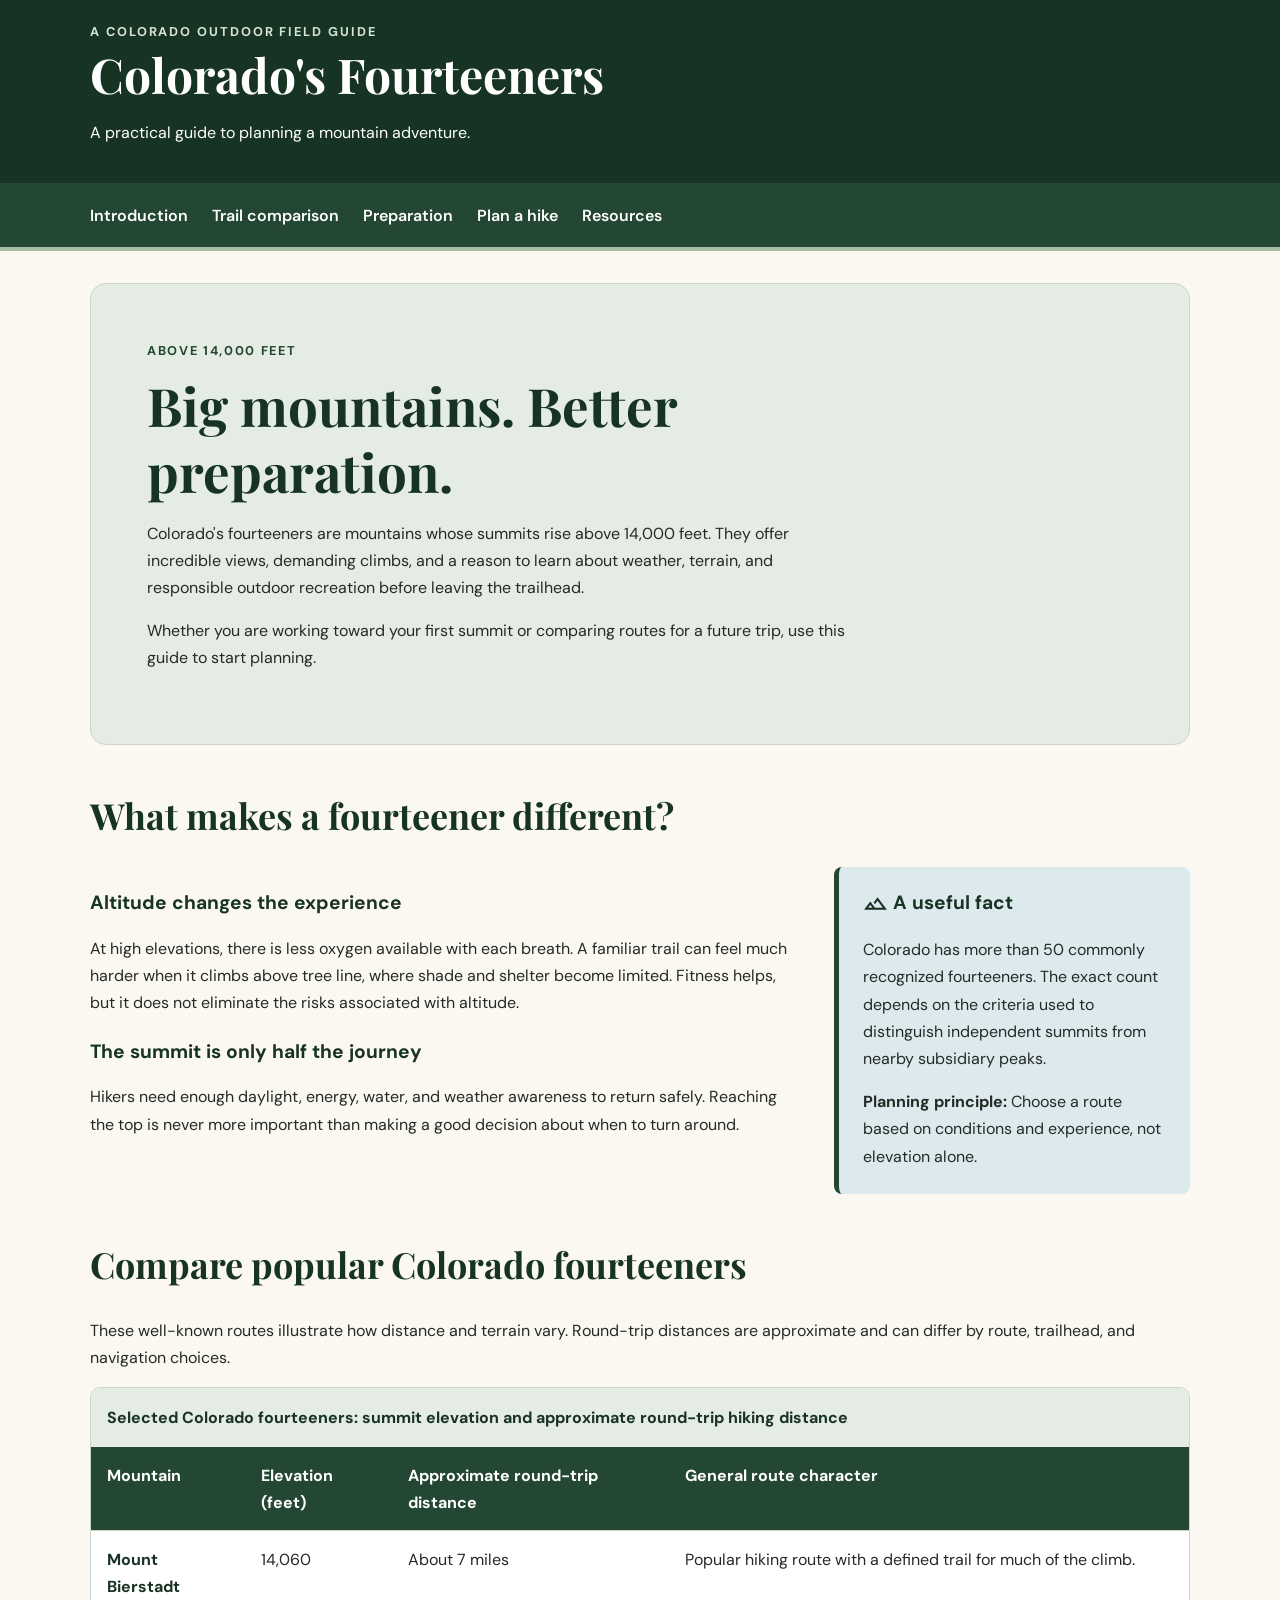
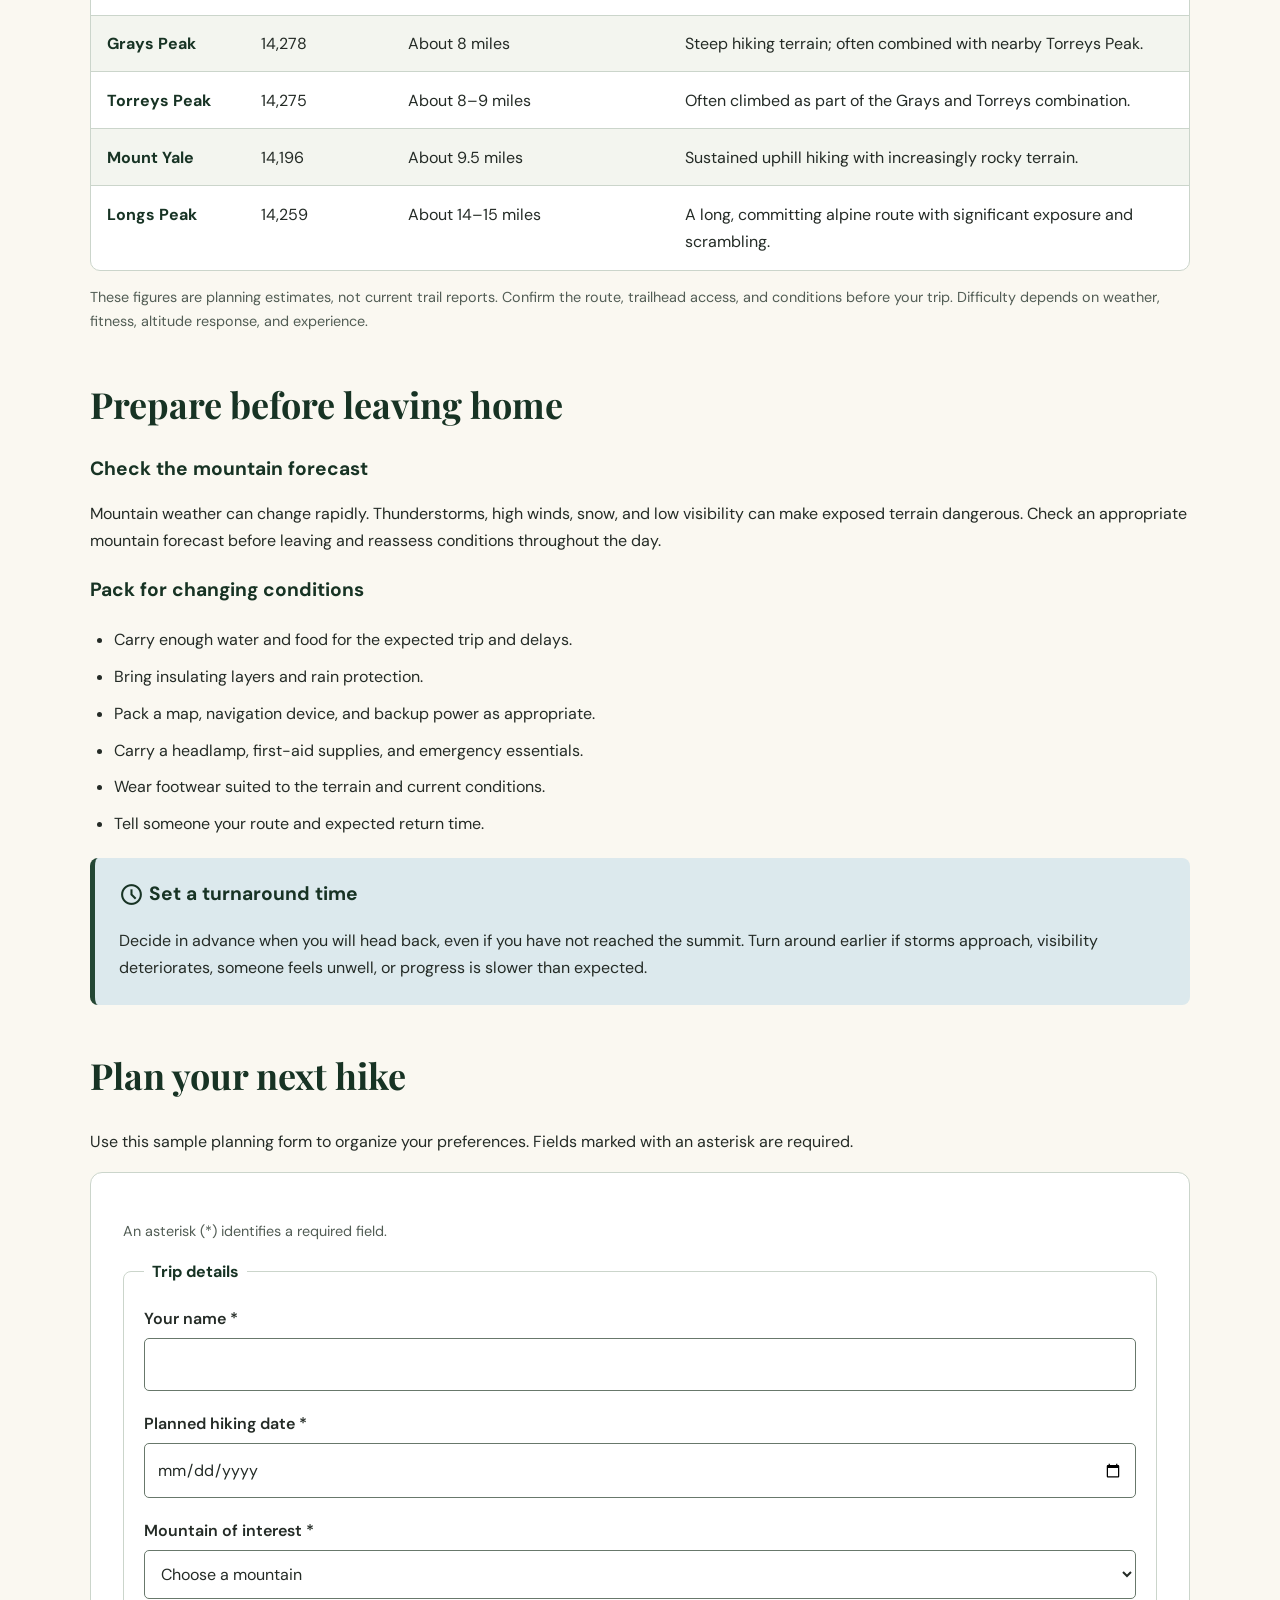
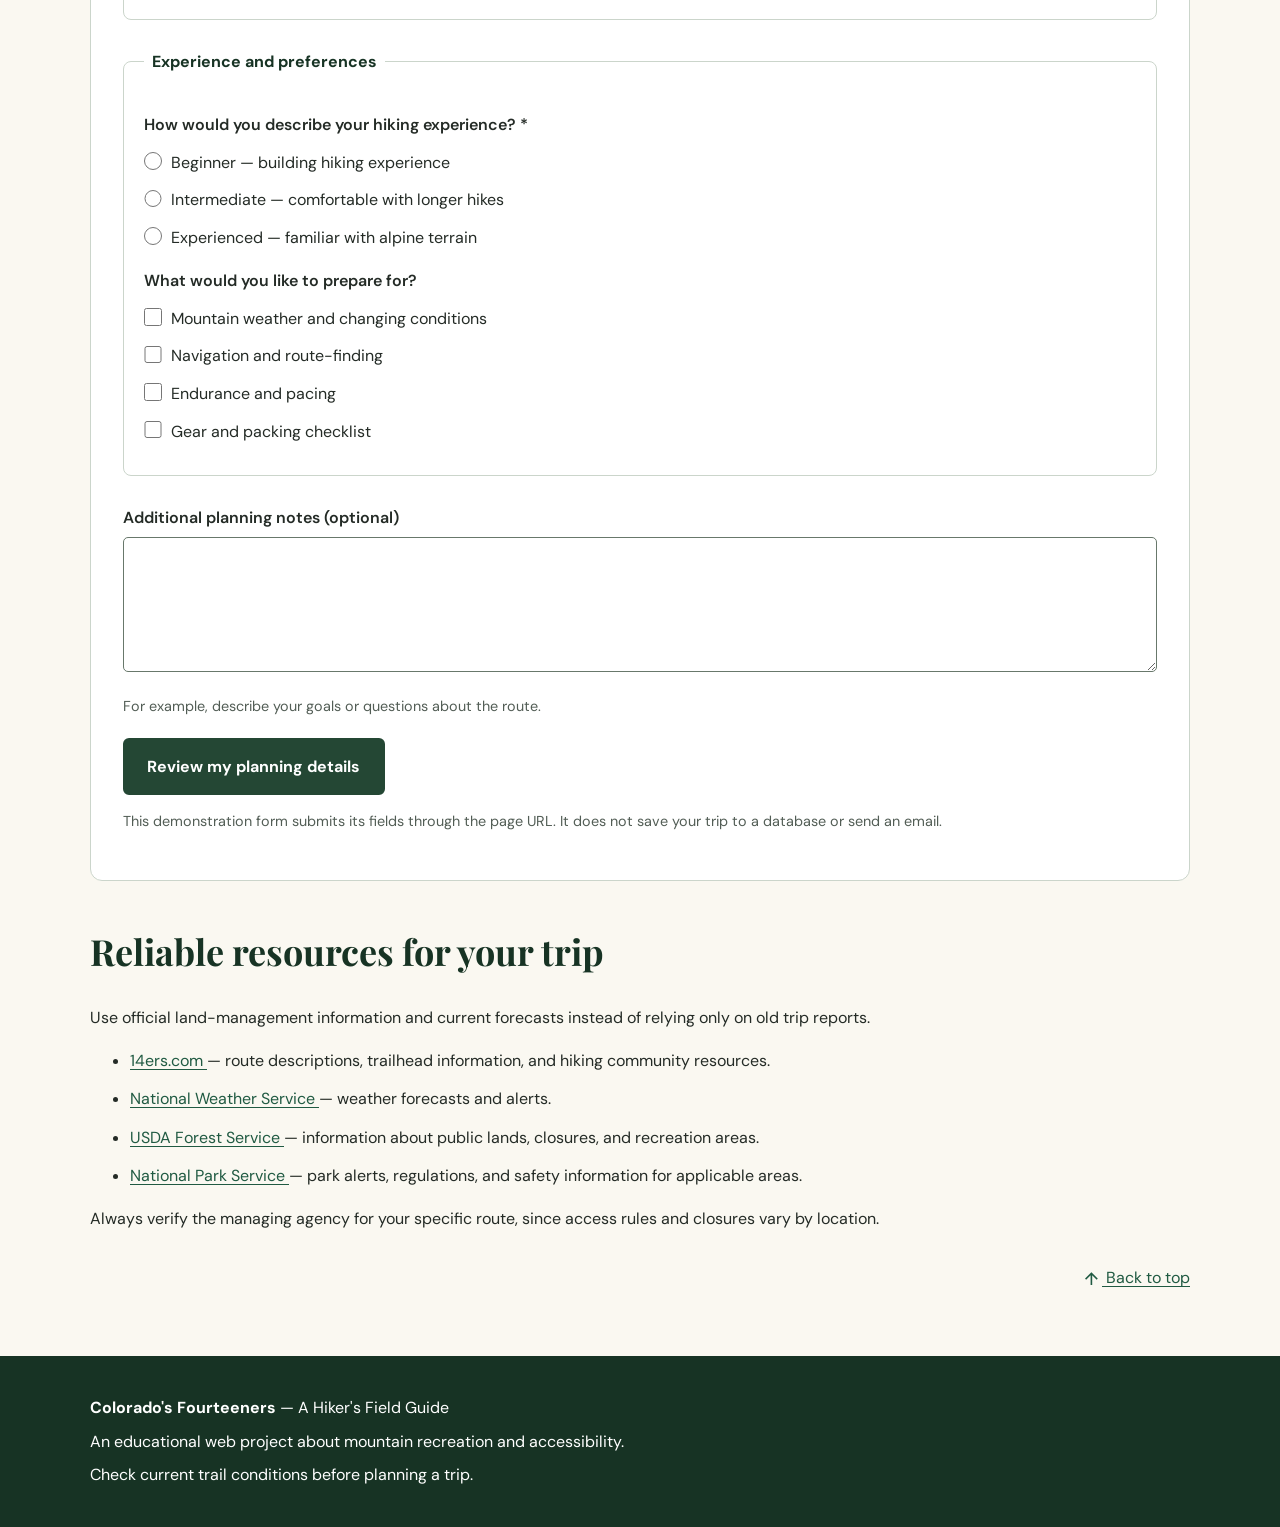
==== Assignment 5/index.html @ 895f7910 "Create index.html" ====
<!DOCTYPE html>
<html lang="en">
<head>
  <meta charset="UTF-8">
  <meta name="viewport" content="width=device-width, initial-scale=1">
  <meta name="description" content="A practical guide to planning hikes on Colorado's fourteeners.">

  <title>Colorado's Fourteeners | A Hiker's Field Guide</title>

  <!-- Google Fonts -->
  <link rel="preconnect" href="https://fonts.googleapis.com">
  <link rel="preconnect" href="https://fonts.gstatic.com" crossorigin>
  <link href="https://fonts.googleapis.com/css2?family=DM+Sans:wght@400;500;600;700&family=Playfair+Display:wght@600;700&display=swap" rel="stylesheet">

  <!-- Google Material Symbols -->
  <link href="https://fonts.googleapis.com/css2?family=Material+Symbols+Outlined:opsz,wght,FILL,GRAD@24,400,0,0" rel="stylesheet">

  <style>
    :root {
      --forest: #244734;
      --forest-dark: #173324;
      --sage: #e5ece3;
      --cream: #faf8f1;
      --paper: #ffffff;
      --blue: #dce9ed;
      --text: #242b26;
      --muted: #525d55;
      --border: #cbd5cb;
      --focus: #a04a00;
      --content-width: 1100px;
    }

    * {
      box-sizing: border-box;
    }

    html {
      scroll-behavior: smooth;
      scroll-padding-top: 1rem;
    }

    body {
      margin: 0;
      background: var(--cream);
      color: var(--text);
      font-family: "DM Sans", sans-serif;
      font-size: 1rem;
      line-height: 1.7;
    }

    a {
      color: #205a42;
      text-underline-offset: 0.2em;
    }

    a:hover {
      text-decoration-thickness: 2px;
    }

    a:focus-visible,
    button:focus-visible,
    input:focus-visible,
    select:focus-visible,
    textarea:focus-visible {
      outline: 3px solid var(--focus);
      outline-offset: 4px;
    }

    .skip-link {
      position: absolute;
      z-index: 1000;
      top: -100px;
      left: 1rem;
      padding: 0.8rem 1.2rem;
      background: var(--paper);
      color: var(--forest-dark);
      border: 2px solid var(--forest);
      border-radius: 0 0 8px 8px;
      font-weight: 700;
      box-shadow: 0 4px 12px #0002;
    }

    .skip-link:focus {
      top: 0;
    }

    .site-header {
      background: var(--forest-dark);
      color: white;
      border-bottom: 4px solid #a9bda7;
    }

    .header-inner,
    main,
    .footer-inner {
      width: min(var(--content-width), calc(100% - 2.5rem));
      margin-inline: auto;
    }

    .header-inner {
      padding-block: 1.3rem;
    }

    .site-label {
      margin: 0;
      color: #d6e3d6;
      font-size: 0.8rem;
      font-weight: 700;
      letter-spacing: 0.15em;
      text-transform: uppercase;
    }

    .site-header h1 {
      margin: 0.2rem 0 0;
      font-family: "Playfair Display", serif;
      font-size: clamp(1.8rem, 5vw, 3rem);
      line-height: 1.2;
    }

    .site-nav {
      background: var(--forest);
    }

    .site-nav ul {
      display: flex;
      flex-wrap: wrap;
      gap: 0.25rem 1.5rem;
      width: min(var(--content-width), calc(100% - 2.5rem));
      margin: 0 auto;
      padding: 0.8rem 0;
      list-style: none;
    }

    .site-nav a {
      display: inline-block;
      padding: 0.35rem 0;
      color: white;
      font-weight: 600;
      text-decoration: none;
    }

    .site-nav a:hover {
      text-decoration: underline;
      text-underline-offset: 5px;
    }

    main {
      padding-block: 2rem 4rem;
    }

    section,
    article,
    aside {
      scroll-margin-top: 1rem;
    }

    .hero {
      padding: clamp(1.5rem, 5vw, 3.5rem);
      background: var(--sage);
      border: 1px solid var(--border);
      border-radius: 16px;
    }

    .eyebrow {
      margin: 0 0 0.6rem;
      color: var(--forest);
      font-size: 0.8rem;
      font-weight: 700;
      letter-spacing: 0.13em;
      text-transform: uppercase;
    }

    h2,
    h3 {
      color: var(--forest-dark);
      line-height: 1.25;
    }

    h2 {
      margin-top: 0;
      font-family: "Playfair Display", serif;
      font-size: clamp(1.65rem, 4vw, 2.25rem);
    }

    h3 {
      margin-top: 1.5rem;
      font-size: 1.2rem;
    }

    .hero h2 {
      max-width: 720px;
      margin-bottom: 1rem;
      font-size: clamp(2rem, 5vw, 3.3rem);
    }

    .hero p {
      max-width: 700px;
    }

    .section {
      margin-top: 3rem;
    }

    .intro-grid {
      display: grid;
      grid-template-columns: 2fr 1fr;
      gap: 2rem;
      align-items: start;
    }

    .fact-card {
      padding: 1.5rem;
      background: var(--blue);
      border-left: 5px solid var(--forest);
      border-radius: 8px;
    }

    .fact-card h3 {
      margin-top: 0;
    }

    .fact-card p:last-child {
      margin-bottom: 0;
    }

    .material-symbols-outlined {
      display: inline-block;
      vertical-align: middle;
      font-size: 1.3em;
      line-height: 1;
      font-weight: normal;
    }

    .trail-table-wrapper {
      overflow-x: auto;
      border: 1px solid var(--border);
      border-radius: 10px;
      background: var(--paper);
    }

    table {
      width: 100%;
      border-collapse: collapse;
      text-align: left;
    }

    caption {
      padding: 1rem;
      background: var(--sage);
      color: var(--forest-dark);
      font-weight: 700;
      text-align: left;
    }

    th,
    td {
      padding: 0.9rem 1rem;
      border-bottom: 1px solid var(--border);
      vertical-align: top;
    }

    thead th {
      background: var(--forest);
      color: white;
    }

    tbody th {
      color: var(--forest-dark);
      font-weight: 700;
    }

    tbody tr:nth-child(even) {
      background: #f3f5ef;
    }

    tbody tr:last-child th,
    tbody tr:last-child td {
      border-bottom: 0;
    }

    .table-note,
    .required-note,
    .help-text {
      color: var(--muted);
      font-size: 0.9rem;
    }

    .checklist {
      padding-left: 1.5rem;
    }

    .checklist li {
      padding: 0.3rem 0;
    }

    .planning-form {
      padding: clamp(1rem, 4vw, 2rem);
      background: var(--paper);
      border: 1px solid var(--border);
      border-radius: 12px;
    }

    fieldset {
      min-width: 0;
      margin: 0 0 1.75rem;
      padding: 1.25rem;
      border: 1px solid var(--border);
      border-radius: 8px;
    }

    legend {
      padding: 0 0.5rem;
      color: var(--forest-dark);
      font-weight: 700;
    }

    .form-field {
      margin-bottom: 1.2rem;
    }

    .form-field:last-child {
      margin-bottom: 0;
    }

    label,
    .group-label {
      display: block;
      margin-bottom: 0.35rem;
      font-weight: 600;
    }

    input,
    select,
    textarea {
      width: 100%;
      max-width: 100%;
      padding: 0.75rem;
      background: white;
      color: var(--text);
      border: 1px solid #68786b;
      border-radius: 5px;
      font: inherit;
    }

    input[type="checkbox"],
    input[type="radio"] {
      width: 1.1rem;
      height: 1.1rem;
      margin: 0.2rem 0.6rem 0 0;
      accent-color: var(--forest);
    }

    .choice {
      display: flex;
      align-items: flex-start;
      margin: 0.65rem 0;
    }

    .choice label {
      margin: 0;
      font-weight: 400;
    }

    .button {
      display: inline-block;
      padding: 0.8rem 1.4rem;
      background: var(--forest);
      color: white;
      border: 2px solid var(--forest);
      border-radius: 6px;
      font: inherit;
      font-weight: 700;
      cursor: pointer;
    }

    .button:hover {
      background: var(--forest-dark);
    }

    .resource-list li {
      margin-bottom: 0.7rem;
    }

    .back-to-top {
      margin-top: 2rem;
      text-align: right;
    }

    .site-footer {
      padding: 2rem 0;
      background: var(--forest-dark);
      color: white;
    }

    .site-footer a {
      color: white;
    }

    .footer-inner p {
      margin: 0.4rem 0;
    }

    address {
      font-style: normal;
    }

    @media (max-width: 700px) {
      .intro-grid {
        grid-template-columns: 1fr;
      }

      .site-nav ul {
        gap: 0.2rem 1rem;
      }

      th,
      td {
        padding: 0.7rem;
      }
    }

    @media (prefers-reduced-motion: reduce) {
      html {
        scroll-behavior: auto;
      }
    }

    @media print {
      .site-nav,
      .skip-link,
      .back-to-top,
      .planning-form {
        display: none;
      }

      body {
        background: white;
      }

      .hero,
      .fact-card {
        background: white;
      }
    }
  </style>
</head>

<body id="top">

  <a class="skip-link" href="#main-content">Skip to main content</a>

  <header class="site-header">
    <section class="header-inner" aria-labelledby="page-title">
      <p class="site-label">A Colorado outdoor field guide</p>
      <h1 id="page-title">Colorado's Fourteeners</h1>
      <p>A practical guide to planning a mountain adventure.</p>
    </section>

    <nav class="site-nav" aria-label="Main navigation">
      <ul>
        <li><a href="#introduction">Introduction</a></li>
        <li><a href="#trail-comparison">Trail comparison</a></li>
        <li><a href="#preparation">Preparation</a></li>
        <li><a href="#plan-a-hike">Plan a hike</a></li>
        <li><a href="#resources">Resources</a></li>
      </ul>
    </nav>
  </header>

  <main id="main-content" tabindex="-1">

    <section class="hero" aria-labelledby="welcome-heading">
      <p class="eyebrow">Above 14,000 feet</p>
      <h2 id="welcome-heading">Big mountains. Better preparation.</h2>
      <p>
        Colorado's fourteeners are mountains whose summits rise above
        14,000 feet. They offer incredible views, demanding climbs, and
        a reason to learn about weather, terrain, and responsible outdoor
        recreation before leaving the trailhead.
      </p>
      <p>
        Whether you are working toward your first summit or comparing
        routes for a future trip, use this guide to start planning.
      </p>
    </section>

    <section id="introduction" class="section" aria-labelledby="intro-heading">
      <h2 id="intro-heading">What makes a fourteener different?</h2>

      <section class="intro-grid" aria-label="Introduction and mountain fact">
        <article>
          <h3>Altitude changes the experience</h3>
          <p>
            At high elevations, there is less oxygen available with each
            breath. A familiar trail can feel much harder when it climbs
            above tree line, where shade and shelter become limited.
            Fitness helps, but it does not eliminate the risks associated
            with altitude.
          </p>

          <h3>The summit is only half the journey</h3>
          <p>
            Hikers need enough daylight, energy, water, and weather
            awareness to return safely. Reaching the top is never more
            important than making a good decision about when to turn
            around.
          </p>
        </article>

        <aside class="fact-card" aria-labelledby="fact-heading">
          <h3 id="fact-heading">
            <span class="material-symbols-outlined" aria-hidden="true">landscape</span>
            A useful fact
          </h3>
          <p>
            Colorado has more than 50 commonly recognized fourteeners.
            The exact count depends on the criteria used to distinguish
            independent summits from nearby subsidiary peaks.
          </p>
          <p>
            <strong>Planning principle:</strong> Choose a route based on
            conditions and experience, not elevation alone.
          </p>
        </aside>
      </section>
    </section>

    <section id="trail-comparison" class="section" aria-labelledby="table-heading">
      <h2 id="table-heading">Compare popular Colorado fourteeners</h2>
      <p>
        These well-known routes illustrate how distance and terrain vary.
        Round-trip distances are approximate and can differ by route,
        trailhead, and navigation choices.
      </p>

      <section class="trail-table-wrapper" aria-label="Mountain comparison data">
        <table>
          <caption>
            Selected Colorado fourteeners: summit elevation and approximate
            round-trip hiking distance
          </caption>
          <thead>
            <tr>
              <th scope="col">Mountain</th>
              <th scope="col">Elevation (feet)</th>
              <th scope="col">Approximate round-trip distance</th>
              <th scope="col">General route character</th>
            </tr>
          </thead>
          <tbody>
            <tr>
              <th scope="row">Mount Bierstadt</th>
              <td>14,060</td>
              <td>About 7 miles</td>
              <td>Popular hiking route with a defined trail for much of the climb.</td>
            </tr>
            <tr>
              <th scope="row">Grays Peak</th>
              <td>14,278</td>
              <td>About 8 miles</td>
              <td>Steep hiking terrain; often combined with nearby Torreys Peak.</td>
            </tr>
            <tr>
              <th scope="row">Torreys Peak</th>
              <td>14,275</td>
              <td>About 8–9 miles</td>
              <td>Often climbed as part of the Grays and Torreys combination.</td>
            </tr>
            <tr>
              <th scope="row">Mount Yale</th>
              <td>14,196</td>
              <td>About 9.5 miles</td>
              <td>Sustained uphill hiking with increasingly rocky terrain.</td>
            </tr>
            <tr>
              <th scope="row">Longs Peak</th>
              <td>14,259</td>
              <td>About 14–15 miles</td>
              <td>A long, committing alpine route with significant exposure and scrambling.</td>
            </tr>
          </tbody>
        </table>
      </section>

      <p class="table-note">
        These figures are planning estimates, not current trail reports.
        Confirm the route, trailhead access, and conditions before your trip.
        Difficulty depends on weather, fitness, altitude response, and experience.
      </p>
    </section>

    <section id="preparation" class="section" aria-labelledby="prep-heading">
      <h2 id="prep-heading">Prepare before leaving home</h2>

      <article>
        <h3>Check the mountain forecast</h3>
        <p>
          Mountain weather can change rapidly. Thunderstorms, high winds,
          snow, and low visibility can make exposed terrain dangerous.
          Check an appropriate mountain forecast before leaving and
          reassess conditions throughout the day.
        </p>
      </article>

      <article>
        <h3>Pack for changing conditions</h3>
        <ul class="checklist">
          <li>Carry enough water and food for the expected trip and delays.</li>
          <li>Bring insulating layers and rain protection.</li>
          <li>Pack a map, navigation device, and backup power as appropriate.</li>
          <li>Carry a headlamp, first-aid supplies, and emergency essentials.</li>
          <li>Wear footwear suited to the terrain and current conditions.</li>
          <li>Tell someone your route and expected return time.</li>
        </ul>
      </article>

      <aside class="fact-card" aria-labelledby="turnaround-heading">
        <h3 id="turnaround-heading">
          <span class="material-symbols-outlined" aria-hidden="true">schedule</span>
          Set a turnaround time
        </h3>
        <p>
          Decide in advance when you will head back, even if you have not
          reached the summit. Turn around earlier if storms approach,
          visibility deteriorates, someone feels unwell, or progress is
          slower than expected.
        </p>
      </aside>
    </section>

    <section id="plan-a-hike" class="section" aria-labelledby="form-heading">
      <h2 id="form-heading">Plan your next hike</h2>
      <p>
        Use this sample planning form to organize your preferences.
        Fields marked with an asterisk are required.
      </p>

      <form class="planning-form" action="#plan-a-hike" method="get">
        <p class="required-note">
          An asterisk (*) identifies a required field.
        </p>

        <fieldset>
          <legend>Trip details</legend>

          <section class="form-field">
            <label for="hiker-name">Your name *</label>
            <input
              type="text"
              id="hiker-name"
              name="hiker-name"
              autocomplete="name"
              required
            >
          </section>

          <section class="form-field">
            <label for="hike-date">Planned hiking date *</label>
            <input
              type="date"
              id="hike-date"
              name="hike-date"
              required
            >
          </section>

          <section class="form-field">
            <label for="mountain">Mountain of interest *</label>
            <select id="mountain" name="mountain" required>
              <option value="">Choose a mountain</option>
              <option value="bierstadt">Mount Bierstadt</option>
              <option value="grays">Grays Peak</option>
              <option value="torreys">Torreys Peak</option>
              <option value="yale">Mount Yale</option>
              <option value="longs">Longs Peak</option>
              <option value="undecided">Still deciding</option>
            </select>
          </section>
        </fieldset>

        <fieldset>
          <legend>Experience and preferences</legend>

          <p class="group-label">How would you describe your hiking experience? *</p>

          <section class="choice">
            <input type="radio" id="beginner" name="experience" value="beginner" required>
            <label for="beginner">Beginner — building hiking experience</label>
          </section>

          <section class="choice">
            <input type="radio" id="intermediate" name="experience" value="intermediate">
            <label for="intermediate">Intermediate — comfortable with longer hikes</label>
          </section>

          <section class="choice">
            <input type="radio" id="experienced" name="experience" value="experienced">
            <label for="experienced">Experienced — familiar with alpine terrain</label>
          </section>

          <p class="group-label">What would you like to prepare for?</p>

          <section class="choice">
            <input type="checkbox" id="weather" name="priorities" value="weather">
            <label for="weather">Mountain weather and changing conditions</label>
          </section>

          <section class="choice">
            <input type="checkbox" id="navigation" name="priorities" value="navigation">
            <label for="navigation">Navigation and route-finding</label>
          </section>

          <section class="choice">
            <input type="checkbox" id="fitness" name="priorities" value="fitness">
            <label for="fitness">Endurance and pacing</label>
          </section>

          <section class="choice">
            <input type="checkbox" id="gear" name="priorities" value="gear">
            <label for="gear">Gear and packing checklist</label>
          </section>
        </fieldset>

        <section class="form-field">
          <label for="notes">Additional planning notes (optional)</label>
          <textarea
            id="notes"
            name="notes"
            rows="4"
            aria-describedby="notes-help"
          ></textarea>
          <p id="notes-help" class="help-text">
            For example, describe your goals or questions about the route.
          </p>
        </section>

        <button class="button" type="submit">Review my planning details</button>

        <p class="help-text">
          This demonstration form submits its fields through the page URL.
          It does not save your trip to a database or send an email.
        </p>
      </form>
    </section>

    <section id="resources" class="section" aria-labelledby="resources-heading">
      <h2 id="resources-heading">Reliable resources for your trip</h2>
      <p>
        Use official land-management information and current forecasts
        instead of relying only on old trip reports.
      </p>

      <ul class="resource-list">
        <li>
          <a href="https://www.14ers.com/" target="_blank" rel="noopener noreferrer">
            14ers.com
          </a>
          — route descriptions, trailhead information, and hiking community resources.
        </li>
        <li>
          <a href="https://www.weather.gov/" target="_blank" rel="noopener noreferrer">
            National Weather Service
          </a>
          — weather forecasts and alerts.
        </li>
        <li>
          <a href="https://www.fs.usda.gov/" target="_blank" rel="noopener noreferrer">
            USDA Forest Service
          </a>
          — information about public lands, closures, and recreation areas.
        </li>
        <li>
          <a href="https://www.nps.gov/" target="_blank" rel="noopener noreferrer">
            National Park Service
          </a>
          — park alerts, regulations, and safety information for applicable areas.
        </li>
      </ul>

      <p>
        Always verify the managing agency for your specific route, since
        access rules and closures vary by location.
      </p>
    </section>

    <nav class="back-to-top" aria-label="Return navigation">
      <a href="#top">
        <span class="material-symbols-outlined" aria-hidden="true">arrow_upward</span>
        Back to top
      </a>
    </nav>

  </main>

  <footer class="site-footer">
    <section class="footer-inner" aria-label="About this website">
      <p><strong>Colorado's Fourteeners</strong> — A Hiker's Field Guide</p>
      <address>
        An educational web project about mountain recreation and accessibility.
      </address>
      <p>Check current trail conditions before planning a trip.</p>
    </section>
  </footer>

</body>
</html>
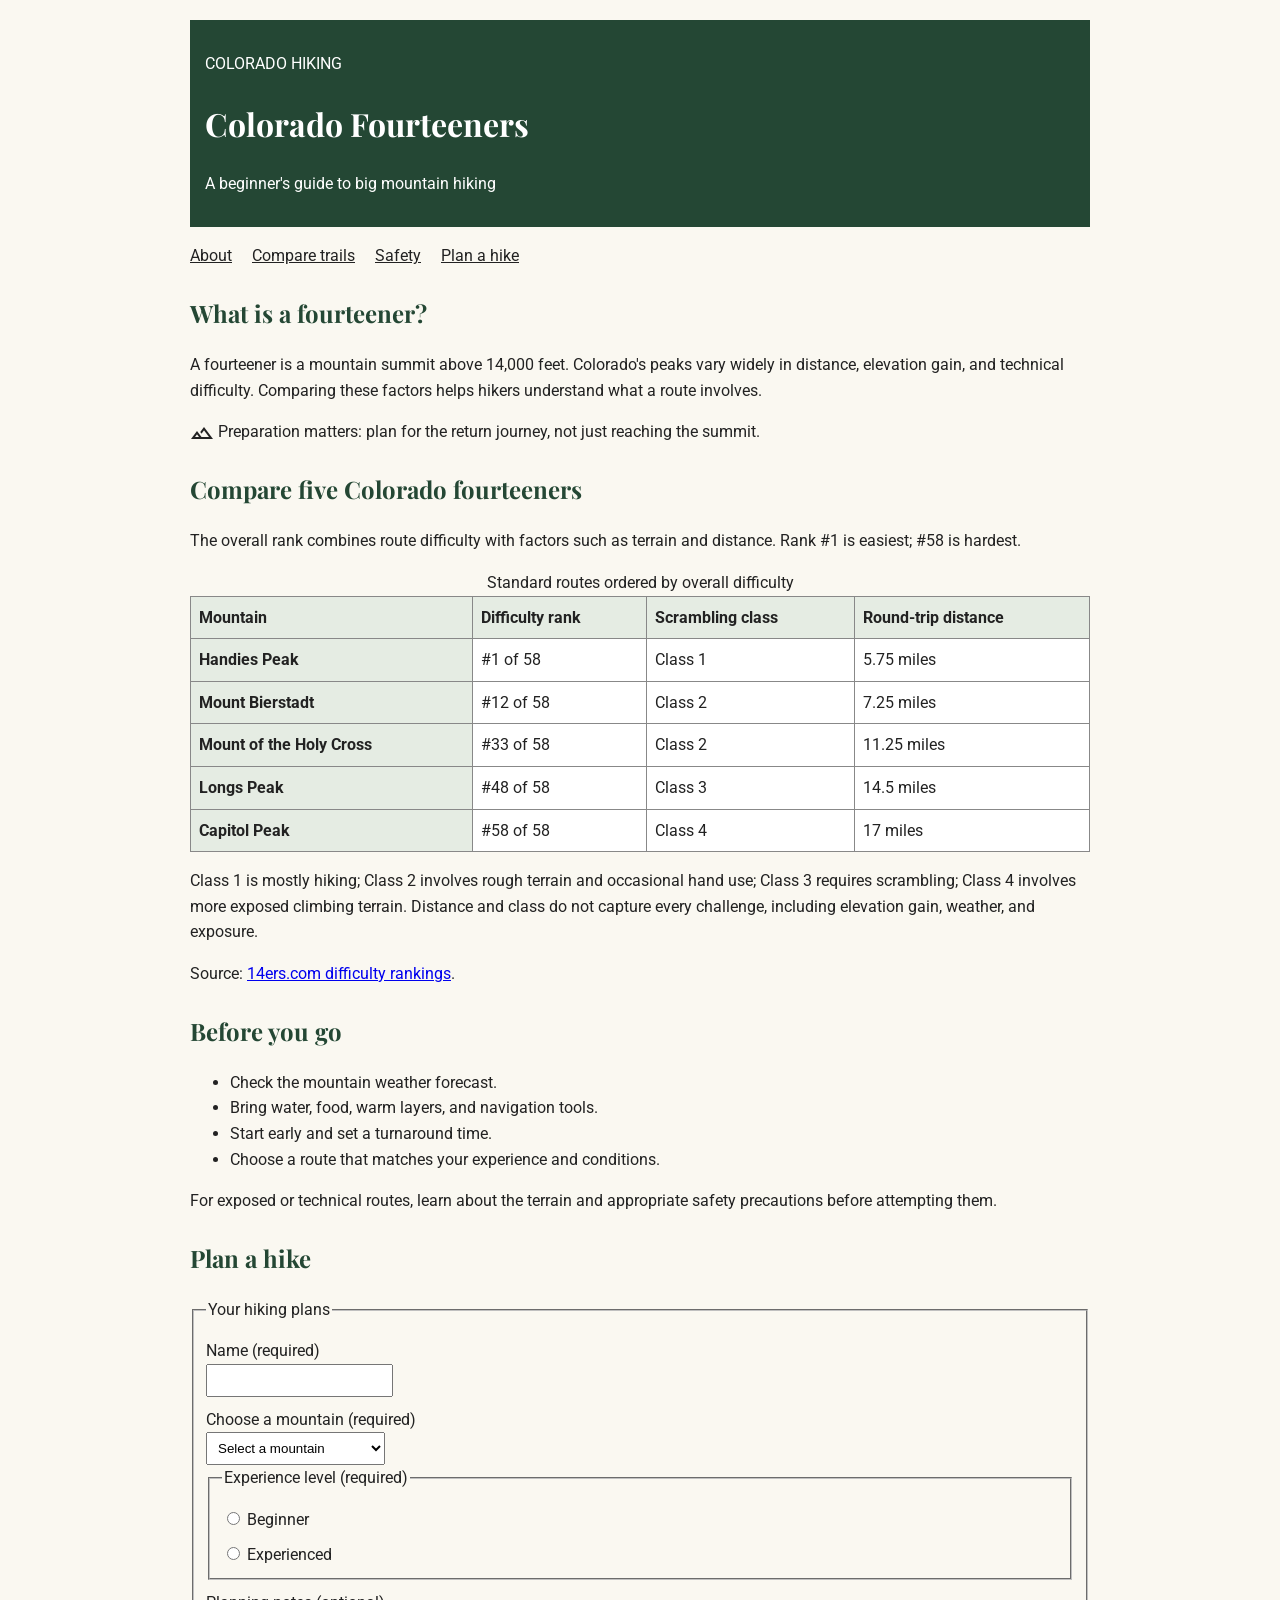
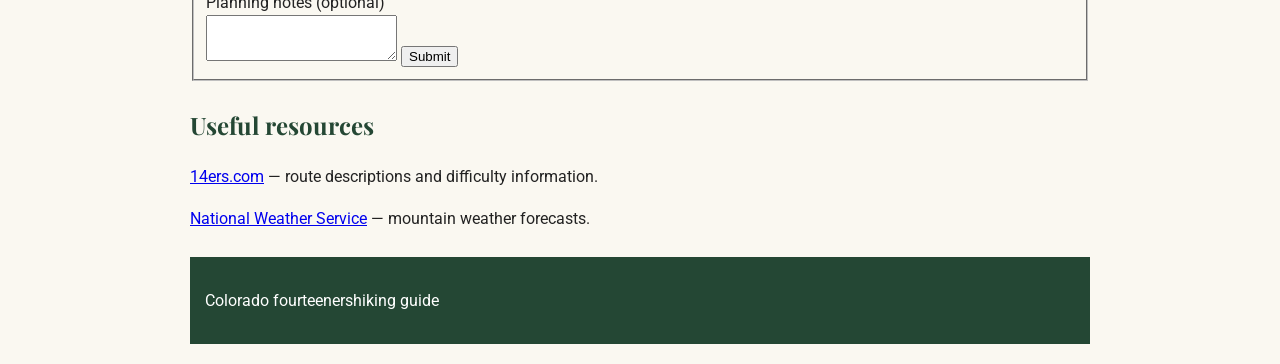
==== commit 3cfcad6e: "Update index.html" ====
--- a/Assignment 5/index.html
+++ b/Assignment 5/index.html
@@ -2,806 +2,114 @@
 <!DOCTYPE html>
 <html lang="en">
 <head>
-  <meta charset="UTF-8">
-  <meta name="viewport" content="width=device-width, initial-scale=1">
-  <meta name="description" content="A practical guide to planning hikes on Colorado's fourteeners.">
-
-  <title>Colorado's Fourteeners | A Hiker's Field Guide</title>
-
-  <!-- Google Fonts -->
-  <link rel="preconnect" href="https://fonts.googleapis.com">
-  <link rel="preconnect" href="https://fonts.gstatic.com" crossorigin>
-  <link href="https://fonts.googleapis.com/css2?family=DM+Sans:wght@400;500;600;700&family=Playfair+Display:wght@600;700&display=swap" rel="stylesheet">
-
-  <!-- Google Material Symbols -->
-  <link href="https://fonts.googleapis.com/css2?family=Material+Symbols+Outlined:opsz,wght,FILL,GRAD@24,400,0,0" rel="stylesheet">
-
-  <style>
-    :root {
-      --forest: #244734;
-      --forest-dark: #173324;
-      --sage: #e5ece3;
-      --cream: #faf8f1;
-      --paper: #ffffff;
-      --blue: #dce9ed;
-      --text: #242b26;
-      --muted: #525d55;
-      --border: #cbd5cb;
-      --focus: #a04a00;
-      --content-width: 1100px;
-    }
-
-    * {
-      box-sizing: border-box;
-    }
-
-    html {
-      scroll-behavior: smooth;
-      scroll-padding-top: 1rem;
-    }
-
-    body {
-      margin: 0;
-      background: var(--cream);
-      color: var(--text);
-      font-family: "DM Sans", sans-serif;
-      font-size: 1rem;
-      line-height: 1.7;
-    }
-
-    a {
-      color: #205a42;
-      text-underline-offset: 0.2em;
-    }
-
-    a:hover {
-      text-decoration-thickness: 2px;
-    }
-
-    a:focus-visible,
-    button:focus-visible,
-    input:focus-visible,
-    select:focus-visible,
-    textarea:focus-visible {
-      outline: 3px solid var(--focus);
-      outline-offset: 4px;
-    }
-
-    .skip-link {
-      position: absolute;
-      z-index: 1000;
-      top: -100px;
-      left: 1rem;
-      padding: 0.8rem 1.2rem;
-      background: var(--paper);
-      color: var(--forest-dark);
-      border: 2px solid var(--forest);
-      border-radius: 0 0 8px 8px;
-      font-weight: 700;
-      box-shadow: 0 4px 12px #0002;
-    }
-
-    .skip-link:focus {
-      top: 0;
-    }
-
-    .site-header {
-      background: var(--forest-dark);
-      color: white;
-      border-bottom: 4px solid #a9bda7;
-    }
-
-    .header-inner,
-    main,
-    .footer-inner {
-      width: min(var(--content-width), calc(100% - 2.5rem));
-      margin-inline: auto;
-    }
-
-    .header-inner {
-      padding-block: 1.3rem;
-    }
-
-    .site-label {
-      margin: 0;
-      color: #d6e3d6;
-      font-size: 0.8rem;
-      font-weight: 700;
-      letter-spacing: 0.15em;
-      text-transform: uppercase;
-    }
-
-    .site-header h1 {
-      margin: 0.2rem 0 0;
-      font-family: "Playfair Display", serif;
-      font-size: clamp(1.8rem, 5vw, 3rem);
-      line-height: 1.2;
-    }
-
-    .site-nav {
-      background: var(--forest);
-    }
-
-    .site-nav ul {
-      display: flex;
-      flex-wrap: wrap;
-      gap: 0.25rem 1.5rem;
-      width: min(var(--content-width), calc(100% - 2.5rem));
-      margin: 0 auto;
-      padding: 0.8rem 0;
-      list-style: none;
-    }
-
-    .site-nav a {
-      display: inline-block;
-      padding: 0.35rem 0;
-      color: white;
-      font-weight: 600;
-      text-decoration: none;
-    }
-
-    .site-nav a:hover {
-      text-decoration: underline;
-      text-underline-offset: 5px;
-    }
-
-    main {
-      padding-block: 2rem 4rem;
-    }
-
-    section,
-    article,
-    aside {
-      scroll-margin-top: 1rem;
-    }
-
-    .hero {
-      padding: clamp(1.5rem, 5vw, 3.5rem);
-      background: var(--sage);
-      border: 1px solid var(--border);
-      border-radius: 16px;
-    }
-
-    .eyebrow {
-      margin: 0 0 0.6rem;
-      color: var(--forest);
-      font-size: 0.8rem;
-      font-weight: 700;
-      letter-spacing: 0.13em;
-      text-transform: uppercase;
-    }
-
-    h2,
-    h3 {
-      color: var(--forest-dark);
-      line-height: 1.25;
-    }
-
-    h2 {
-      margin-top: 0;
-      font-family: "Playfair Display", serif;
-      font-size: clamp(1.65rem, 4vw, 2.25rem);
-    }
-
-    h3 {
-      margin-top: 1.5rem;
-      font-size: 1.2rem;
-    }
-
-    .hero h2 {
-      max-width: 720px;
-      margin-bottom: 1rem;
-      font-size: clamp(2rem, 5vw, 3.3rem);
-    }
-
-    .hero p {
-      max-width: 700px;
-    }
-
-    .section {
-      margin-top: 3rem;
-    }
-
-    .intro-grid {
-      display: grid;
-      grid-template-columns: 2fr 1fr;
-      gap: 2rem;
-      align-items: start;
-    }
-
-    .fact-card {
-      padding: 1.5rem;
-      background: var(--blue);
-      border-left: 5px solid var(--forest);
-      border-radius: 8px;
-    }
-
-    .fact-card h3 {
-      margin-top: 0;
-    }
-
-    .fact-card p:last-child {
-      margin-bottom: 0;
-    }
-
-    .material-symbols-outlined {
-      display: inline-block;
-      vertical-align: middle;
-      font-size: 1.3em;
-      line-height: 1;
-      font-weight: normal;
-    }
-
-    .trail-table-wrapper {
-      overflow-x: auto;
-      border: 1px solid var(--border);
-      border-radius: 10px;
-      background: var(--paper);
-    }
-
-    table {
-      width: 100%;
-      border-collapse: collapse;
-      text-align: left;
-    }
-
-    caption {
-      padding: 1rem;
-      background: var(--sage);
-      color: var(--forest-dark);
-      font-weight: 700;
-      text-align: left;
-    }
-
-    th,
-    td {
-      padding: 0.9rem 1rem;
-      border-bottom: 1px solid var(--border);
-      vertical-align: top;
-    }
-
-    thead th {
-      background: var(--forest);
-      color: white;
-    }
-
-    tbody th {
-      color: var(--forest-dark);
-      font-weight: 700;
-    }
-
-    tbody tr:nth-child(even) {
-      background: #f3f5ef;
-    }
-
-    tbody tr:last-child th,
-    tbody tr:last-child td {
-      border-bottom: 0;
-    }
-
-    .table-note,
-    .required-note,
-    .help-text {
-      color: var(--muted);
-      font-size: 0.9rem;
-    }
-
-    .checklist {
-      padding-left: 1.5rem;
-    }
-
-    .checklist li {
-      padding: 0.3rem 0;
-    }
-
-    .planning-form {
-      padding: clamp(1rem, 4vw, 2rem);
-      background: var(--paper);
-      border: 1px solid var(--border);
-      border-radius: 12px;
-    }
-
-    fieldset {
-      min-width: 0;
-      margin: 0 0 1.75rem;
-      padding: 1.25rem;
-      border: 1px solid var(--border);
-      border-radius: 8px;
-    }
-
-    legend {
-      padding: 0 0.5rem;
-      color: var(--forest-dark);
-      font-weight: 700;
-    }
-
-    .form-field {
-      margin-bottom: 1.2rem;
-    }
-
-    .form-field:last-child {
-      margin-bottom: 0;
-    }
-
-    label,
-    .group-label {
-      display: block;
-      margin-bottom: 0.35rem;
-      font-weight: 600;
-    }
-
-    input,
-    select,
-    textarea {
-      width: 100%;
-      max-width: 100%;
-      padding: 0.75rem;
-      background: white;
-      color: var(--text);
-      border: 1px solid #68786b;
-      border-radius: 5px;
-      font: inherit;
-    }
-
-    input[type="checkbox"],
-    input[type="radio"] {
-      width: 1.1rem;
-      height: 1.1rem;
-      margin: 0.2rem 0.6rem 0 0;
-      accent-color: var(--forest);
-    }
-
-    .choice {
-      display: flex;
-      align-items: flex-start;
-      margin: 0.65rem 0;
-    }
-
-    .choice label {
-      margin: 0;
-      font-weight: 400;
-    }
-
-    .button {
-      display: inline-block;
-      padding: 0.8rem 1.4rem;
-      background: var(--forest);
-      color: white;
-      border: 2px solid var(--forest);
-      border-radius: 6px;
-      font: inherit;
-      font-weight: 700;
-      cursor: pointer;
-    }
-
-    .button:hover {
-      background: var(--forest-dark);
-    }
-
-    .resource-list li {
-      margin-bottom: 0.7rem;
-    }
-
-    .back-to-top {
-      margin-top: 2rem;
-      text-align: right;
-    }
-
-    .site-footer {
-      padding: 2rem 0;
-      background: var(--forest-dark);
-      color: white;
-    }
-
-    .site-footer a {
-      color: white;
-    }
-
-    .footer-inner p {
-      margin: 0.4rem 0;
-    }
-
-    address {
-      font-style: normal;
-    }
-
-    @media (max-width: 700px) {
-      .intro-grid {
-        grid-template-columns: 1fr;
-      }
-
-      .site-nav ul {
-        gap: 0.2rem 1rem;
-      }
-
-      th,
-      td {
-        padding: 0.7rem;
-      }
-    }
-
-    @media (prefers-reduced-motion: reduce) {
-      html {
-        scroll-behavior: auto;
-      }
-    }
-
-    @media print {
-      .site-nav,
-      .skip-link,
-      .back-to-top,
-      .planning-form {
-        display: none;
-      }
-
-      body {
-        background: white;
-      }
-
-      .hero,
-      .fact-card {
-        background: white;
-      }
-    }
-  </style>
+<meta charset="UTF-8">
+<meta name="viewport" content="width=device-width, initial-scale=1">
+<title>Colorado Fourteeners</title>
+<link href="https://fonts.googleapis.com/css2?family=Roboto&family=Playfair+Display&display=swap" rel="stylesheet">
+<link href="https://fonts.googleapis.com/css2?family=Material+Symbols+Outlined" rel="stylesheet">
+<style>
+body { font-family:Roboto,sans-serif; max-width:900px; margin:auto; padding:20px; background:#faf8f1; color:#222; line-height:1.6; }
+h1,h2 { font-family:"Playfair Display",serif; color:#244734; }
+header,footer { background:#244734; color:white; padding:15px; }
+header h1 { color:white; }
+nav ul { display:flex; flex-wrap:wrap; gap:20px; padding:0; list-style:none; }
+nav a { color:inherit; }
+.skip { position:absolute; top:-100px; background:white; padding:10px; }
+.skip:focus { top:0; }
+a:focus-visible,input:focus-visible,select:focus-visible,textarea:focus-visible,button:focus-visible { outline:3px solid #a04a00; }
+section { margin:25px 0; }
+table { border-collapse:collapse; width:100%; background:white; }
+th,td { border:1px solid #888; padding:8px; text-align:left; }
+th { background:#e5ece3; }
+label { display:block; margin-top:10px; }
+input,select,textarea { max-width:100%; padding:7px; }
+.material-symbols-outlined { vertical-align:middle; }
+@media(max-width:600px) { body { padding:10px; } table { font-size:0.85rem; } th,td { padding:5px; } }
+</style>
 </head>
-
-<body id="top">
-
-  <a class="skip-link" href="#main-content">Skip to main content</a>
-
-  <header class="site-header">
-    <section class="header-inner" aria-labelledby="page-title">
-      <p class="site-label">A Colorado outdoor field guide</p>
-      <h1 id="page-title">Colorado's Fourteeners</h1>
-      <p>A practical guide to planning a mountain adventure.</p>
-    </section>
-
-    <nav class="site-nav" aria-label="Main navigation">
-      <ul>
-        <li><a href="#introduction">Introduction</a></li>
-        <li><a href="#trail-comparison">Trail comparison</a></li>
-        <li><a href="#preparation">Preparation</a></li>
-        <li><a href="#plan-a-hike">Plan a hike</a></li>
-        <li><a href="#resources">Resources</a></li>
-      </ul>
-    </nav>
-  </header>
-
-  <main id="main-content" tabindex="-1">
-
-    <section class="hero" aria-labelledby="welcome-heading">
-      <p class="eyebrow">Above 14,000 feet</p>
-      <h2 id="welcome-heading">Big mountains. Better preparation.</h2>
-      <p>
-        Colorado's fourteeners are mountains whose summits rise above
-        14,000 feet. They offer incredible views, demanding climbs, and
-        a reason to learn about weather, terrain, and responsible outdoor
-        recreation before leaving the trailhead.
-      </p>
-      <p>
-        Whether you are working toward your first summit or comparing
-        routes for a future trip, use this guide to start planning.
-      </p>
-    </section>
-
-    <section id="introduction" class="section" aria-labelledby="intro-heading">
-      <h2 id="intro-heading">What makes a fourteener different?</h2>
-
-      <section class="intro-grid" aria-label="Introduction and mountain fact">
-        <article>
-          <h3>Altitude changes the experience</h3>
-          <p>
-            At high elevations, there is less oxygen available with each
-            breath. A familiar trail can feel much harder when it climbs
-            above tree line, where shade and shelter become limited.
-            Fitness helps, but it does not eliminate the risks associated
-            with altitude.
-          </p>
-
-          <h3>The summit is only half the journey</h3>
-          <p>
-            Hikers need enough daylight, energy, water, and weather
-            awareness to return safely. Reaching the top is never more
-            important than making a good decision about when to turn
-            around.
-          </p>
-        </article>
-
-        <aside class="fact-card" aria-labelledby="fact-heading">
-          <h3 id="fact-heading">
-            <span class="material-symbols-outlined" aria-hidden="true">landscape</span>
-            A useful fact
-          </h3>
-          <p>
-            Colorado has more than 50 commonly recognized fourteeners.
-            The exact count depends on the criteria used to distinguish
-            independent summits from nearby subsidiary peaks.
-          </p>
-          <p>
-            <strong>Planning principle:</strong> Choose a route based on
-            conditions and experience, not elevation alone.
-          </p>
-        </aside>
-      </section>
-    </section>
-
-    <section id="trail-comparison" class="section" aria-labelledby="table-heading">
-      <h2 id="table-heading">Compare popular Colorado fourteeners</h2>
-      <p>
-        These well-known routes illustrate how distance and terrain vary.
-        Round-trip distances are approximate and can differ by route,
-        trailhead, and navigation choices.
-      </p>
-
-      <section class="trail-table-wrapper" aria-label="Mountain comparison data">
-        <table>
-          <caption>
-            Selected Colorado fourteeners: summit elevation and approximate
-            round-trip hiking distance
-          </caption>
-          <thead>
-            <tr>
-              <th scope="col">Mountain</th>
-              <th scope="col">Elevation (feet)</th>
-              <th scope="col">Approximate round-trip distance</th>
-              <th scope="col">General route character</th>
-            </tr>
-          </thead>
-          <tbody>
-            <tr>
-              <th scope="row">Mount Bierstadt</th>
-              <td>14,060</td>
-              <td>About 7 miles</td>
-              <td>Popular hiking route with a defined trail for much of the climb.</td>
-            </tr>
-            <tr>
-              <th scope="row">Grays Peak</th>
-              <td>14,278</td>
-              <td>About 8 miles</td>
-              <td>Steep hiking terrain; often combined with nearby Torreys Peak.</td>
-            </tr>
-            <tr>
-              <th scope="row">Torreys Peak</th>
-              <td>14,275</td>
-              <td>About 8–9 miles</td>
-              <td>Often climbed as part of the Grays and Torreys combination.</td>
-            </tr>
-            <tr>
-              <th scope="row">Mount Yale</th>
-              <td>14,196</td>
-              <td>About 9.5 miles</td>
-              <td>Sustained uphill hiking with increasingly rocky terrain.</td>
-            </tr>
-            <tr>
-              <th scope="row">Longs Peak</th>
-              <td>14,259</td>
-              <td>About 14–15 miles</td>
-              <td>A long, committing alpine route with significant exposure and scrambling.</td>
-            </tr>
-          </tbody>
-        </table>
-      </section>
-
-      <p class="table-note">
-        These figures are planning estimates, not current trail reports.
-        Confirm the route, trailhead access, and conditions before your trip.
-        Difficulty depends on weather, fitness, altitude response, and experience.
-      </p>
-    </section>
-
-    <section id="preparation" class="section" aria-labelledby="prep-heading">
-      <h2 id="prep-heading">Prepare before leaving home</h2>
-
-      <article>
-        <h3>Check the mountain forecast</h3>
-        <p>
-          Mountain weather can change rapidly. Thunderstorms, high winds,
-          snow, and low visibility can make exposed terrain dangerous.
-          Check an appropriate mountain forecast before leaving and
-          reassess conditions throughout the day.
-        </p>
-      </article>
-
-      <article>
-        <h3>Pack for changing conditions</h3>
-        <ul class="checklist">
-          <li>Carry enough water and food for the expected trip and delays.</li>
-          <li>Bring insulating layers and rain protection.</li>
-          <li>Pack a map, navigation device, and backup power as appropriate.</li>
-          <li>Carry a headlamp, first-aid supplies, and emergency essentials.</li>
-          <li>Wear footwear suited to the terrain and current conditions.</li>
-          <li>Tell someone your route and expected return time.</li>
-        </ul>
-      </article>
-
-      <aside class="fact-card" aria-labelledby="turnaround-heading">
-        <h3 id="turnaround-heading">
-          <span class="material-symbols-outlined" aria-hidden="true">schedule</span>
-          Set a turnaround time
-        </h3>
-        <p>
-          Decide in advance when you will head back, even if you have not
-          reached the summit. Turn around earlier if storms approach,
-          visibility deteriorates, someone feels unwell, or progress is
-          slower than expected.
-        </p>
-      </aside>
-    </section>
-
-    <section id="plan-a-hike" class="section" aria-labelledby="form-heading">
-      <h2 id="form-heading">Plan your next hike</h2>
-      <p>
-        Use this sample planning form to organize your preferences.
-        Fields marked with an asterisk are required.
-      </p>
-
-      <form class="planning-form" action="#plan-a-hike" method="get">
-        <p class="required-note">
-          An asterisk (*) identifies a required field.
-        </p>
-
-        <fieldset>
-          <legend>Trip details</legend>
-
-          <section class="form-field">
-            <label for="hiker-name">Your name *</label>
-            <input
-              type="text"
-              id="hiker-name"
-              name="hiker-name"
-              autocomplete="name"
-              required
-            >
-          </section>
-
-          <section class="form-field">
-            <label for="hike-date">Planned hiking date *</label>
-            <input
-              type="date"
-              id="hike-date"
-              name="hike-date"
-              required
-            >
-          </section>
-
-          <section class="form-field">
-            <label for="mountain">Mountain of interest *</label>
-            <select id="mountain" name="mountain" required>
-              <option value="">Choose a mountain</option>
-              <option value="bierstadt">Mount Bierstadt</option>
-              <option value="grays">Grays Peak</option>
-              <option value="torreys">Torreys Peak</option>
-              <option value="yale">Mount Yale</option>
-              <option value="longs">Longs Peak</option>
-              <option value="undecided">Still deciding</option>
-            </select>
-          </section>
-        </fieldset>
-
-        <fieldset>
-          <legend>Experience and preferences</legend>
-
-          <p class="group-label">How would you describe your hiking experience? *</p>
-
-          <section class="choice">
-            <input type="radio" id="beginner" name="experience" value="beginner" required>
-            <label for="beginner">Beginner — building hiking experience</label>
-          </section>
-
-          <section class="choice">
-            <input type="radio" id="intermediate" name="experience" value="intermediate">
-            <label for="intermediate">Intermediate — comfortable with longer hikes</label>
-          </section>
-
-          <section class="choice">
-            <input type="radio" id="experienced" name="experience" value="experienced">
-            <label for="experienced">Experienced — familiar with alpine terrain</label>
-          </section>
-
-          <p class="group-label">What would you like to prepare for?</p>
-
-          <section class="choice">
-            <input type="checkbox" id="weather" name="priorities" value="weather">
-            <label for="weather">Mountain weather and changing conditions</label>
-          </section>
-
-          <section class="choice">
-            <input type="checkbox" id="navigation" name="priorities" value="navigation">
-            <label for="navigation">Navigation and route-finding</label>
-          </section>
-
-          <section class="choice">
-            <input type="checkbox" id="fitness" name="priorities" value="fitness">
-            <label for="fitness">Endurance and pacing</label>
-          </section>
-
-          <section class="choice">
-            <input type="checkbox" id="gear" name="priorities" value="gear">
-            <label for="gear">Gear and packing checklist</label>
-          </section>
-        </fieldset>
-
-        <section class="form-field">
-          <label for="notes">Additional planning notes (optional)</label>
-          <textarea
-            id="notes"
-            name="notes"
-            rows="4"
-            aria-describedby="notes-help"
-          ></textarea>
-          <p id="notes-help" class="help-text">
-            For example, describe your goals or questions about the route.
-          </p>
-        </section>
-
-        <button class="button" type="submit">Review my planning details</button>
-
-        <p class="help-text">
-          This demonstration form submits its fields through the page URL.
-          It does not save your trip to a database or send an email.
-        </p>
-      </form>
-    </section>
-
-    <section id="resources" class="section" aria-labelledby="resources-heading">
-      <h2 id="resources-heading">Reliable resources for your trip</h2>
-      <p>
-        Use official land-management information and current forecasts
-        instead of relying only on old trip reports.
-      </p>
-
-      <ul class="resource-list">
-        <li>
-          <a href="https://www.14ers.com/" target="_blank" rel="noopener noreferrer">
-            14ers.com
-          </a>
-          — route descriptions, trailhead information, and hiking community resources.
-        </li>
-        <li>
-          <a href="https://www.weather.gov/" target="_blank" rel="noopener noreferrer">
-            National Weather Service
-          </a>
-          — weather forecasts and alerts.
-        </li>
-        <li>
-          <a href="https://www.fs.usda.gov/" target="_blank" rel="noopener noreferrer">
-            USDA Forest Service
-          </a>
-          — information about public lands, closures, and recreation areas.
-        </li>
-        <li>
-          <a href="https://www.nps.gov/" target="_blank" rel="noopener noreferrer">
-            National Park Service
-          </a>
-          — park alerts, regulations, and safety information for applicable areas.
-        </li>
-      </ul>
-
-      <p>
-        Always verify the managing agency for your specific route, since
-        access rules and closures vary by location.
-      </p>
-    </section>
-
-    <nav class="back-to-top" aria-label="Return navigation">
-      <a href="#top">
-        <span class="material-symbols-outlined" aria-hidden="true">arrow_upward</span>
-        Back to top
-      </a>
-    </nav>
-
-  </main>
-
-  <footer class="site-footer">
-    <section class="footer-inner" aria-label="About this website">
-      <p><strong>Colorado's Fourteeners</strong> — A Hiker's Field Guide</p>
-      <address>
-        An educational web project about mountain recreation and accessibility.
-      </address>
-      <p>Check current trail conditions before planning a trip.</p>
-    </section>
-  </footer>
-
+<body>
+<a class="skip" href="#main">Skip to main content</a>
+<header>
+<p>COLORADO HIKING</p>
+<h1>Colorado Fourteeners</h1>
+<p>A beginner's guide to big mountain hiking</p>
+</header>
+<nav aria-label="Main navigation">
+<ul>
+<li><a href="#about">About</a></li>
+<li><a href="#trails">Compare trails</a></li>
+<li><a href="#safety">Safety</a></li>
+<li><a href="#planning">Plan a hike</a></li>
+</ul>
+</nav>
+<main id="main" tabindex="-1">
+<section id="about">
+<h2>What is a fourteener?</h2>
+<p>A fourteener is a mountain summit above 14,000 feet. Colorado's peaks vary widely in distance, elevation gain, and technical difficulty. Comparing these factors helps hikers understand what a route involves.</p>
+<p><span class="material-symbols-outlined" aria-hidden="true">landscape</span> Preparation matters: plan for the return journey, not just reaching the summit.</p>
+</section>
+<section id="trails">
+<h2>Compare five Colorado fourteeners</h2>
+<p>The overall rank combines route difficulty with factors such as terrain and distance. Rank #1 is easiest; #58 is hardest.</p>
+<table>
+<caption>Standard routes ordered by overall difficulty</caption>
+<thead>
+<tr><th scope="col">Mountain</th><th scope="col">Difficulty rank</th><th scope="col">Scrambling class</th><th scope="col">Round-trip distance</th></tr>
+</thead>
+<tbody>
+<tr><th scope="row">Handies Peak</th><td>#1 of 58</td><td>Class 1</td><td>5.75 miles</td></tr>
+<tr><th scope="row">Mount Bierstadt</th><td>#12 of 58</td><td>Class 2</td><td>7.25 miles</td></tr>
+<tr><th scope="row">Mount of the Holy Cross</th><td>#33 of 58</td><td>Class 2</td><td>11.25 miles</td></tr>
+<tr><th scope="row">Longs Peak</th><td>#48 of 58</td><td>Class 3</td><td>14.5 miles</td></tr>
+<tr><th scope="row">Capitol Peak</th><td>#58 of 58</td><td>Class 4</td><td>17 miles</td></tr>
+</tbody>
+</table>
+<p>Class 1 is mostly hiking; Class 2 involves rough terrain and occasional hand use; Class 3 requires scrambling; Class 4 involves more exposed climbing terrain. Distance and class do not capture every challenge, including elevation gain, weather, and exposure.</p>
+<p>Source: <a href="https://www.14ers.com/routes_bydifficulty.php">14ers.com difficulty rankings</a>.</p>
+</section>
+<section id="safety">
+<h2>Before you go</h2>
+<ul>
+<li>Check the mountain weather forecast.</li>
+<li>Bring water, food, warm layers, and navigation tools.</li>
+<li>Start early and set a turnaround time.</li>
+<li>Choose a route that matches your experience and conditions.</li>
+</ul>
+<p>For exposed or technical routes, learn about the terrain and appropriate safety precautions before attempting them.</p>
+</section>
+<section id="planning">
+<h2>Plan a hike</h2>
+<form action="#planning" method="get">
+<fieldset>
+<legend>Your hiking plans</legend>
+<label for="name">Name (required)</label>
+<input id="name" name="name" autocomplete="name" required>
+<label for="mountain">Choose a mountain (required)</label>
+<select id="mountain" name="mountain" required>
+<option value="">Select a mountain</option>
+<option>Handies Peak</option>
+<option>Mount Bierstadt</option>
+<option>Mount of the Holy Cross</option>
+<option>Longs Peak</option>
+<option>Capitol Peak</option>
+</select>
+<fieldset>
+<legend>Experience level (required)</legend>
+<label><input type="radio" name="experience" value="beginner" required> Beginner</label>
+<label><input type="radio" name="experience" value="experienced"> Experienced</label>
+</fieldset>
+<label for="notes">Planning notes (optional)</label>
+<textarea id="notes" name="notes"></textarea>
+<button type="submit">Submit</button>
+</fieldset>
+</form>
+</section>
+<section id="resources">
+<h2>Useful resources</h2>
+<p><a href="https://www.14ers.com/">14ers.com</a> — route descriptions and difficulty information.</p>
+<p><a href="https://www.weather.gov/">National Weather Service</a> — mountain weather forecasts.</p>
+</section>
+</main>
+<footer><p>Colorado fourteenershiking guide</p></footer>
 </body>
 </html>
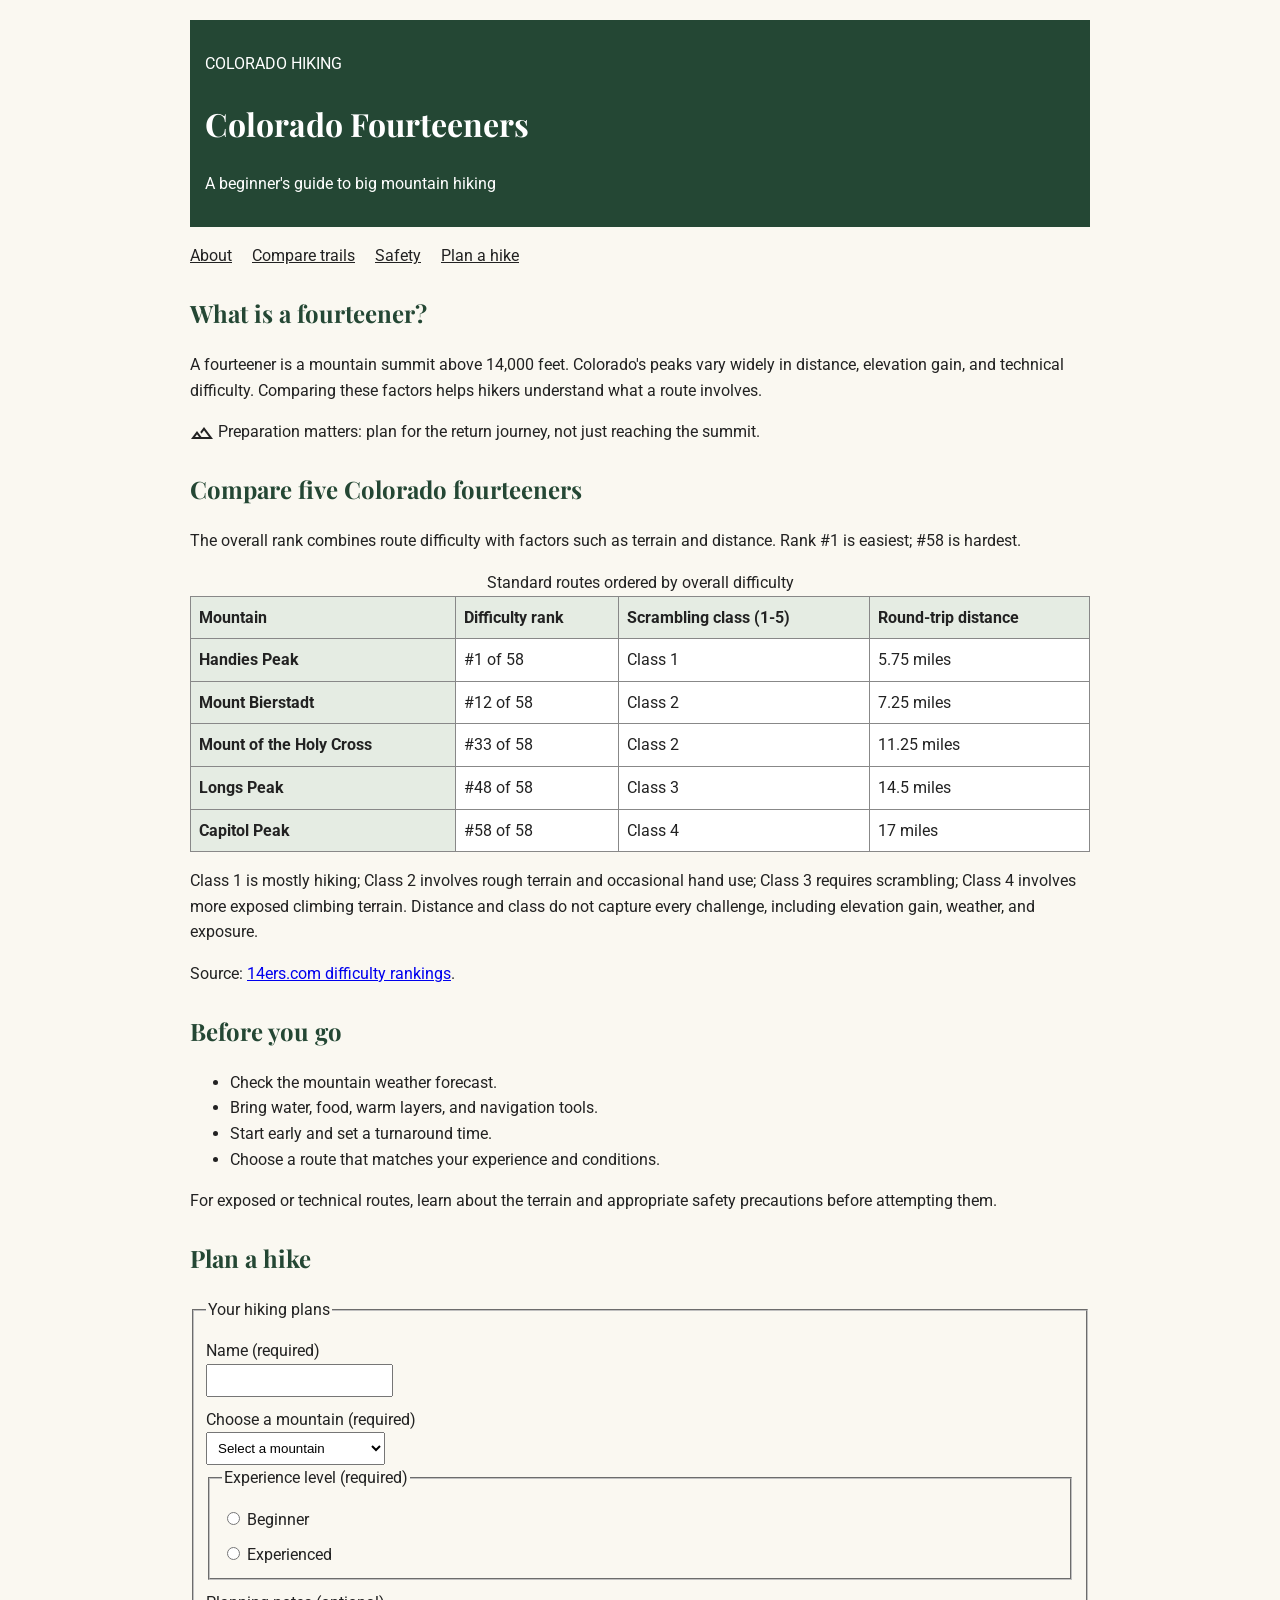
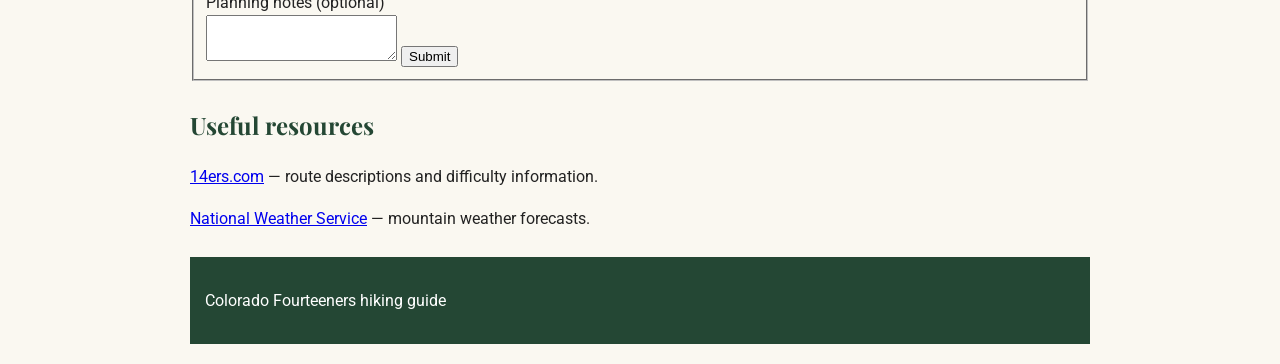
==== commit 5aaaa2ee: "Update index.html" ====
--- a/Assignment 5/index.html
+++ b/Assignment 5/index.html
@@ -16,6 +16,17 @@
 nav a { color:inherit; }
 .skip { position:absolute; top:-100px; background:white; padding:10px; }
 .skip:focus { top:0; }
+.visually-hidden {
+  position:absolute;
+  width:1px;
+  height:1px;
+  padding:0;
+  margin:-1px;
+  overflow:hidden;
+  clip-path:inset(50%);
+  white-space:nowrap;
+  border:0;
+}
 a:focus-visible,input:focus-visible,select:focus-visible,textarea:focus-visible,button:focus-visible { outline:3px solid #a04a00; }
 section { margin:25px 0; }
 table { border-collapse:collapse; width:100%; background:white; }
@@ -24,17 +35,24 @@
 label { display:block; margin-top:10px; }
 input,select,textarea { max-width:100%; padding:7px; }
 .material-symbols-outlined { vertical-align:middle; }
-@media(max-width:600px) { body { padding:10px; } table { font-size:0.85rem; } th,td { padding:5px; } }
+@media(max-width:600px) {
+  body { padding:10px; }
+  table { font-size:0.85rem; }
+  th,td { padding:5px; }
+}
 </style>
 </head>
 <body>
 <a class="skip" href="#main">Skip to main content</a>
+
 <header>
 <p>COLORADO HIKING</p>
 <h1>Colorado Fourteeners</h1>
 <p>A beginner's guide to big mountain hiking</p>
 </header>
+
 <nav aria-label="Main navigation">
+<h2 class="visually-hidden">Main navigation</h2>
 <ul>
 <li><a href="#about">About</a></li>
 <li><a href="#trails">Compare trails</a></li>
@@ -42,19 +60,26 @@
 <li><a href="#planning">Plan a hike</a></li>
 </ul>
 </nav>
+
 <main id="main" tabindex="-1">
 <section id="about">
 <h2>What is a fourteener?</h2>
 <p>A fourteener is a mountain summit above 14,000 feet. Colorado's peaks vary widely in distance, elevation gain, and technical difficulty. Comparing these factors helps hikers understand what a route involves.</p>
 <p><span class="material-symbols-outlined" aria-hidden="true">landscape</span> Preparation matters: plan for the return journey, not just reaching the summit.</p>
 </section>
+
 <section id="trails">
 <h2>Compare five Colorado fourteeners</h2>
 <p>The overall rank combines route difficulty with factors such as terrain and distance. Rank #1 is easiest; #58 is hardest.</p>
 <table>
 <caption>Standard routes ordered by overall difficulty</caption>
 <thead>
-<tr><th scope="col">Mountain</th><th scope="col">Difficulty rank</th><th scope="col">Scrambling class</th><th scope="col">Round-trip distance</th></tr>
+<tr>
+<th scope="col">Mountain</th>
+<th scope="col">Difficulty rank</th>
+<th scope="col">Scrambling class (1-5)</th>
+<th scope="col">Round-trip distance</th>
+</tr>
 </thead>
 <tbody>
 <tr><th scope="row">Handies Peak</th><td>#1 of 58</td><td>Class 1</td><td>5.75 miles</td></tr>
@@ -67,6 +92,7 @@
 <p>Class 1 is mostly hiking; Class 2 involves rough terrain and occasional hand use; Class 3 requires scrambling; Class 4 involves more exposed climbing terrain. Distance and class do not capture every challenge, including elevation gain, weather, and exposure.</p>
 <p>Source: <a href="https://www.14ers.com/routes_bydifficulty.php">14ers.com difficulty rankings</a>.</p>
 </section>
+
 <section id="safety">
 <h2>Before you go</h2>
 <ul>
@@ -77,6 +103,7 @@
 </ul>
 <p>For exposed or technical routes, learn about the terrain and appropriate safety precautions before attempting them.</p>
 </section>
+
 <section id="planning">
 <h2>Plan a hike</h2>
 <form action="#planning" method="get">
@@ -84,6 +111,7 @@
 <legend>Your hiking plans</legend>
 <label for="name">Name (required)</label>
 <input id="name" name="name" autocomplete="name" required>
+
 <label for="mountain">Choose a mountain (required)</label>
 <select id="mountain" name="mountain" required>
 <option value="">Select a mountain</option>
@@ -93,23 +121,29 @@
 <option>Longs Peak</option>
 <option>Capitol Peak</option>
 </select>
+
 <fieldset>
 <legend>Experience level (required)</legend>
 <label><input type="radio" name="experience" value="beginner" required> Beginner</label>
 <label><input type="radio" name="experience" value="experienced"> Experienced</label>
 </fieldset>
+
 <label for="notes">Planning notes (optional)</label>
 <textarea id="notes" name="notes"></textarea>
 <button type="submit">Submit</button>
 </fieldset>
 </form>
 </section>
+
 <section id="resources">
 <h2>Useful resources</h2>
 <p><a href="https://www.14ers.com/">14ers.com</a> — route descriptions and difficulty information.</p>
 <p><a href="https://www.weather.gov/">National Weather Service</a> — mountain weather forecasts.</p>
 </section>
 </main>
-<footer><p>Colorado fourteenershiking guide</p></footer>
+
+<footer>
+<p>Colorado Fourteeners hiking guide</p>
+</footer>
 </body>
 </html>
